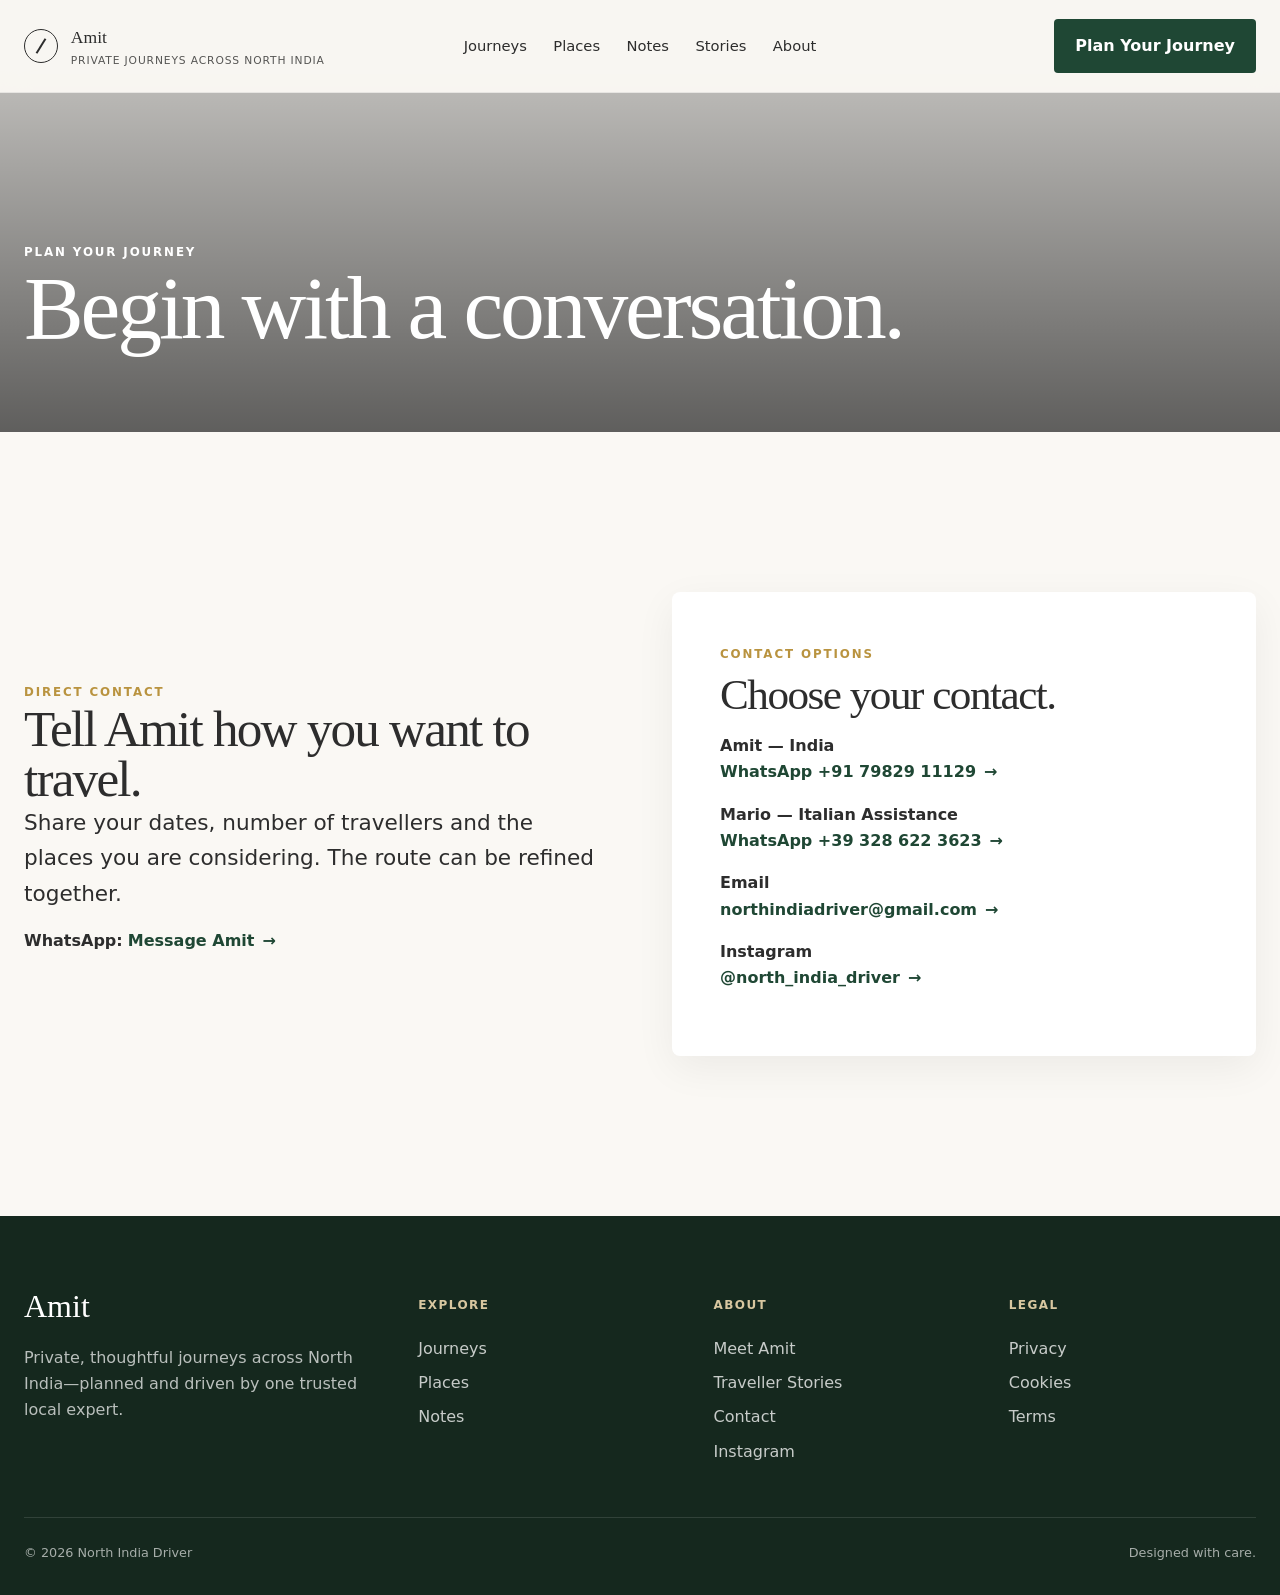
==== contact.html @ 74a157ad "Add files via upload Initial website publication" ====
<!DOCTYPE html>

<html lang="en"><head><meta charset="utf-8"/><meta content="width=device-width,initial-scale=1" name="viewport"/>
<title>Contact North India Driver | Amit Bhati</title><meta content="Contact Amit in India or Mario for assistance in Italian to plan a private journey across North India." name="description"/>
<link href="assets/css/styles.css" rel="stylesheet"/><link href="https://www.northindiadriver.com/contact.html" rel="canonical"/><meta content="website" property="og:type"/><meta content="Contact North India Driver | Amit Bhati" property="og:title"/><meta content="Contact Amit in India or Mario for assistance in Italian to plan a private journey across North India." property="og:description"/><meta content="https://www.northindiadriver.com/contact.html" property="og:url"/><meta content="https://www.northindiadriver.com/assets/images/amit-car.jpg" property="og:image"/></head><body>
<a class="skip-link" href="#main">Skip to content</a>
<header class="site-header inner">
<div class="container nav">
<a aria-label="North India Driver home" class="brand" href="index.html">
<span aria-hidden="true" class="compass"></span>
<span class="brand-copy"><strong>Amit</strong><span>Private Journeys Across North India</span></span>
</a>
<nav aria-label="Primary" class="nav-links">
<a href="journeys.html">Journeys</a><a href="places.html">Places</a><a href="index.html#notes">Notes</a><a href="index.html#stories">Stories</a><a href="index.html#about">About</a>
</nav>
<div class="nav-actions"><a class="btn btn-primary" href="contact.html">Plan Your Journey</a></div>
<button aria-expanded="false" aria-label="Open menu" class="nav-toggle"><span></span><span></span><span></span></button>
</div>
</header>
<div aria-label="Mobile navigation" class="mobile-menu">
<a href="journeys.html">Journeys</a><a href="places.html">Places</a><a href="index.html#notes">Notes</a><a href="index.html#stories">Stories</a><a href="index.html#about">About</a><a href="contact.html">Plan Your Journey</a>
</div>
<main id="main">
<section class="page-hero compact" style="--bg:url('https://images.unsplash.com/photo-1500530855697-b586d89ba3ee?auto=format&amp;fit=crop&amp;w=2200&amp;q=82')"><div class="container"><span class="eyebrow" style="color:#fff">Plan your journey</span><h1 class="display">Begin with a conversation.</h1></div></section>
<section class="section"><div class="container grid-2"><div><span class="eyebrow">Direct contact</span><h2 class="display">Tell Amit how you want to travel.</h2><p class="lead">Share your dates, number of travellers and the places you are considering. The route can be refined together.</p><p><strong>WhatsApp:</strong> <a class="text-link" href="https://wa.me/917982911129" rel="noopener" target="_blank">Message Amit</a></p></div>
<div class="contact-card">
<span class="eyebrow">Contact options</span>
<h3 class="display" style="font-size:2.7rem;margin:.5rem 0 1rem">Choose your contact.</h3>
<p><strong>Amit — India</strong><br/><a class="text-link" href="https://wa.me/917982911129" rel="noopener" target="_blank">WhatsApp +91 79829 11129</a></p>
<p><strong>Mario — Italian Assistance</strong><br/><a class="text-link" href="https://wa.me/393286223623" rel="noopener" target="_blank">WhatsApp +39 328 622 3623</a></p>
<p><strong>Email</strong><br/><a class="text-link" href="mailto:northindiadriver@gmail.com">northindiadriver@gmail.com</a></p>
<p><strong>Instagram</strong><br/><a class="text-link" href="https://www.instagram.com/north_india_driver/" rel="noopener" target="_blank">@north_india_driver</a></p>
</div></div></section>
</main>
<footer class="site-footer">
<div class="container">
<div class="footer-grid">
<div><p class="footer-title">Amit</p><p style="max-width:26rem;color:rgba(255,255,255,.7)">Private, thoughtful journeys across North India—planned and driven by one trusted local expert.</p></div>
<div class="footer-col"><h4>Explore</h4><a href="journeys.html">Journeys</a><a href="places.html">Places</a><a href="index.html#notes">Notes</a></div>
<div class="footer-col"><h4>About</h4><a href="index.html#about">Meet Amit</a><a href="index.html#stories">Traveller Stories</a><a href="contact.html">Contact</a><a aria-label="Instagram north_india_driver" class="v18-instagram-link" href="https://www.instagram.com/north_india_driver/" rel="noopener" target="_blank">Instagram</a></div>
<div class="footer-col"><h4>Legal</h4><a href="privacy.html">Privacy</a><a href="cookies.html">Cookies</a><a href="terms.html">Terms</a></div>
</div>
<div class="footer-bottom"><span>© <span data-year=""></span> North India Driver</span><span>Designed with care.</span></div>
</div>
</footer>
<script src="assets/js/main.js"></script>
</body></html>
---- assets/css/styles.css ----
:root{
  --forest:#1F4734;--forest-2:#173626;--sand:#D8C7A0;--ivory:#FAF8F4;
  --white:#FFFFFF;--charcoal:#2D2D2D;--muted:#6B6B6B;--gold:#B9933F;
  --line:rgba(45,45,45,.14);--shadow:0 12px 40px rgba(0,0,0,.06);
  --radius-s:4px;--radius-m:8px;--container:1280px;
  --space-1:.5rem;--space-2:1rem;--space-3:1.5rem;--space-4:2.5rem;
  --space-5:4rem;--space-6:6rem;--space-7:10rem
}
*{box-sizing:border-box}
html{scroll-behavior:smooth}
body{margin:0;font-family:Inter,ui-sans-serif,system-ui,-apple-system,BlinkMacSystemFont,"Segoe UI",sans-serif;color:var(--charcoal);background:var(--ivory);line-height:1.65;-webkit-font-smoothing:antialiased}
img{display:block;max-width:100%;height:auto}
a{color:inherit;text-decoration:none}
button,input,textarea,select{font:inherit}
button{cursor:pointer}
.skip-link{position:fixed;left:1rem;top:-4rem;z-index:1000;background:#fff;padding:.75rem 1rem;border-radius:4px}
.skip-link:focus{top:1rem}
.container{width:min(calc(100% - 3rem),var(--container));margin-inline:auto}
.eyebrow{text-transform:uppercase;letter-spacing:.16em;font-size:.74rem;font-weight:700;color:var(--gold)}
.display{font-family:Georgia,"Times New Roman",serif;font-weight:500;line-height:.98;letter-spacing:-.035em;margin:0}
h1{font-size:clamp(3.3rem,7vw,6.2rem)}
h2{font-size:clamp(2.5rem,4vw,4.4rem)}
h3{font-size:clamp(1.65rem,2vw,2.3rem)}
p{margin:0 0 1rem}
.lead{font-size:clamp(1.1rem,1.7vw,1.35rem);max-width:42rem}
.muted{color:var(--muted)}
.section{padding:var(--space-7) 0}
.section-sm{padding:var(--space-6) 0}
.surface{background:#fff}
.grid-2{display:grid;grid-template-columns:1fr 1fr;gap:clamp(2rem,5vw,6rem);align-items:center}
.grid-3{display:grid;grid-template-columns:repeat(3,1fr);gap:2rem}
.stack>*+*{margin-top:1.25rem}
.btn{display:inline-flex;align-items:center;justify-content:center;gap:.65rem;min-height:48px;padding:.8rem 1.25rem;border:1px solid transparent;border-radius:var(--radius-s);font-weight:650;transition:180ms ease-out}
.btn-primary{background:var(--forest);color:#fff}.btn-primary:hover{background:var(--forest-2);transform:translateY(-1px)}
.btn-secondary{border-color:rgba(255,255,255,.7);color:#fff;background:rgba(0,0,0,.08)}.btn-secondary:hover{background:rgba(255,255,255,.12)}
.btn-outline{border-color:var(--forest);color:var(--forest);background:transparent}.btn-outline:hover{background:rgba(31,71,52,.06)}
.text-link{font-weight:700;color:var(--forest);display:inline-flex;gap:.5rem;align-items:center}.text-link::after{content:"→";transition:180ms}.text-link:hover::after{transform:translateX(4px)}
.site-header{position:fixed;inset:0 0 auto;z-index:50;color:white;transition:240ms ease-out}
.site-header.scrolled,.site-header.inner{color:var(--charcoal);background:rgba(250,248,244,.96);backdrop-filter:blur(14px);border-bottom:1px solid rgba(45,45,45,.08)}
.nav{min-height:92px;display:grid;grid-template-columns:1fr auto 1fr;align-items:center;gap:2rem}
.brand{display:flex;align-items:center;gap:.8rem}.compass{width:34px;height:34px;border:1px solid currentColor;border-radius:50%;position:relative;display:inline-block}
.compass::before{content:"";position:absolute;left:50%;top:50%;width:2px;height:17px;background:currentColor;transform:translate(-50%,-50%) rotate(32deg)}
.brand-copy strong{display:block;font-family:Georgia,serif;font-size:1.1rem;font-weight:500}.brand-copy span{display:block;font-size:.67rem;letter-spacing:.08em;text-transform:uppercase;opacity:.8}
.nav-links{display:flex;gap:1.65rem;font-size:.92rem}.nav-actions{display:flex;justify-content:flex-end}.nav-toggle{display:none;background:none;border:0;color:inherit;padding:.5rem}.nav-toggle span{display:block;width:24px;height:1px;background:currentColor;margin:5px 0}
.hero{min-height:100svh;position:relative;color:#fff;display:flex;align-items:flex-end;background:linear-gradient(180deg,rgba(0,0,0,.16),rgba(0,0,0,.62)),url("https://images.unsplash.com/photo-1477587458883-47145ed94245?auto=format&fit=crop&w=2200&q=82") center/cover no-repeat}
.hero-content{padding:10rem 0 6rem;max-width:850px}.hero p{font-size:clamp(1.05rem,1.7vw,1.35rem);max-width:39rem;margin:1.5rem 0 2rem}.hero-actions{display:flex;gap:1rem;flex-wrap:wrap}.trust-row{display:flex;gap:1.5rem;flex-wrap:wrap;margin-top:2.5rem;font-size:.88rem;opacity:.9}.trust-row span::before{content:"✓";margin-right:.45rem;color:var(--sand)}
.intro-grid{display:grid;grid-template-columns:1.05fr .95fr;gap:6rem;align-items:start}.pillars{display:grid;grid-template-columns:repeat(3,1fr);gap:2rem;margin-top:4rem}.pillar{border-top:2px solid var(--forest);padding-top:1rem}.pillar h3{font-family:Georgia,serif;font-weight:500;font-size:1.6rem;margin:.2rem 0 .5rem}
.story-image{min-height:650px;background:url("https://images.unsplash.com/photo-1500530855697-b586d89ba3ee?auto=format&fit=crop&w=1400&q=82") center/cover;border-radius:var(--radius-m)}.story-panel{padding:clamp(1rem,4vw,4rem)}.signature{font-family:Georgia,serif;font-size:2rem;font-style:italic;color:var(--forest)}
.journeys-grid{display:grid;grid-template-columns:1.5fr 1fr;grid-template-rows:repeat(3,220px);gap:1rem;margin-top:3rem}.journey-tile{position:relative;overflow:hidden;border-radius:var(--radius-m);color:white;min-height:220px}.journey-tile:first-child{grid-row:1/4}.journey-tile img{width:100%;height:100%;object-fit:cover;transition:400ms ease-out}.journey-tile::after{content:"";position:absolute;inset:0;background:linear-gradient(180deg,transparent,rgba(0,0,0,.68))}.journey-tile:hover img{transform:scale(1.02)}.journey-copy{position:absolute;z-index:2;left:1.5rem;right:1.5rem;bottom:1.4rem}.journey-copy h3{font-family:Georgia,serif;font-weight:500;margin:0;font-size:2rem}.journey-copy p{margin:.35rem 0 0;opacity:.88;font-size:.9rem}
.place-list{display:grid;gap:5rem;margin-top:4rem}.place{display:grid;grid-template-columns:.6fr 1.4fr;gap:3rem;align-items:end}.place:nth-child(even){grid-template-columns:1.4fr .6fr}.place:nth-child(even) .place-copy{order:2}.place-photo{aspect-ratio:16/9;overflow:hidden;border-radius:var(--radius-m)}.place-photo img{width:100%;height:100%;object-fit:cover;transition:400ms}.place:hover img{transform:scale(1.02)}.place-copy h3{font-family:Georgia,serif;font-size:clamp(2.6rem,5vw,5rem);font-weight:500;margin:0}
.quote-section{background:#efe9dc}.quote{max-width:900px;margin:auto;text-align:center}.quote blockquote{font-family:Georgia,serif;font-size:clamp(2.4rem,5vw,4.6rem);line-height:1.04;margin:0 0 2rem}.quote-meta{font-size:.9rem;color:var(--muted)}
.notes-grid{display:grid;grid-template-columns:repeat(2,1fr);gap:2rem;margin-top:3rem}.note-card{background:#fff;border-radius:var(--radius-m);overflow:hidden;box-shadow:var(--shadow)}.note-card img{aspect-ratio:3/2;width:100%;object-fit:cover}.note-body{padding:1.5rem}.note-body h3{font-family:Georgia,serif;font-size:2rem;font-weight:500;margin:.3rem 0 .75rem}.meta{display:flex;gap:1rem;flex-wrap:wrap;font-size:.8rem;color:var(--muted)}
.cta{background:var(--forest);color:white;text-align:center;padding:8rem 0}.cta p{max-width:42rem;margin:1.5rem auto 2rem;color:rgba(255,255,255,.8)}
.site-footer{background:#15281e;color:#fff;padding:4rem 0 2rem}.footer-grid{display:grid;grid-template-columns:1.4fr repeat(3,1fr);gap:3rem}.footer-title{font-family:Georgia,serif;font-size:2rem;margin:0 0 .75rem}.footer-col h4{font-size:.75rem;text-transform:uppercase;letter-spacing:.12em;color:var(--sand)}.footer-col a{display:block;padding:.25rem 0;color:rgba(255,255,255,.76)}.footer-bottom{display:flex;justify-content:space-between;gap:1rem;margin-top:3rem;padding-top:1.5rem;border-top:1px solid rgba(255,255,255,.12);font-size:.8rem;color:rgba(255,255,255,.62)}
.page-hero{min-height:72svh;display:flex;align-items:flex-end;color:#fff;padding:9rem 0 5rem;background:linear-gradient(180deg,rgba(0,0,0,.16),rgba(0,0,0,.62)),var(--bg) center/cover no-repeat}.page-hero.compact{min-height:48svh}.quick-facts{display:grid;grid-template-columns:repeat(4,1fr);gap:1rem;margin-top:-2rem;position:relative;z-index:3}.fact{background:#fff;padding:1.3rem;border-radius:var(--radius-m);box-shadow:var(--shadow)}.fact span{font-size:.74rem;text-transform:uppercase;letter-spacing:.1em;color:var(--muted)}.fact strong{display:block;margin-top:.35rem}
.prose{max-width:760px;margin-inline:auto}.prose p{font-size:1.08rem}.route{border-left:1px solid var(--line);margin-left:.7rem;padding-left:2rem}.route-stop{position:relative;padding-bottom:2rem}.route-stop::before{content:"";position:absolute;left:-2.4rem;top:.45rem;width:.75rem;height:.75rem;background:var(--gold);border-radius:50%;box-shadow:0 0 0 5px var(--ivory)}.route-stop h3{font-family:Georgia,serif;font-weight:500;margin:0}
.form-grid{display:grid;grid-template-columns:1fr 1fr;gap:1rem}.field{display:flex;flex-direction:column;gap:.45rem}.field.full{grid-column:1/-1}label{font-size:.86rem;font-weight:650}input,textarea,select{width:100%;min-height:56px;padding:.8rem 1rem;border:1px solid rgba(45,45,45,.22);border-radius:4px;background:#fff;color:var(--charcoal)}textarea{min-height:150px;resize:vertical}input:focus,textarea:focus,select:focus{outline:3px solid rgba(31,71,52,.18);border-color:var(--forest)}
.contact-card{background:#fff;padding:clamp(1.5rem,4vw,3rem);border-radius:var(--radius-m);box-shadow:var(--shadow)}
.legal{padding-top:10rem}.legal h1{font-size:clamp(2.7rem,6vw,5rem)}.legal h2{font-size:2rem;margin-top:2.5rem}.mobile-menu{display:none}
@media (max-width:980px){.nav{grid-template-columns:1fr auto}.nav-links,.nav-actions{display:none}.nav-toggle{display:block}.mobile-menu{display:none;position:fixed;inset:0;background:var(--ivory);color:var(--charcoal);z-index:45;padding:8rem 2rem 2rem}.mobile-menu.open{display:block}.mobile-menu a{display:block;font-family:Georgia,serif;font-size:2.3rem;padding:.55rem 0}.grid-2,.intro-grid{grid-template-columns:1fr}.pillars,.grid-3{grid-template-columns:1fr}.journeys-grid{grid-template-columns:1fr;grid-template-rows:auto}.journey-tile:first-child{grid-row:auto;min-height:460px}.place,.place:nth-child(even){grid-template-columns:1fr}.place:nth-child(even) .place-copy{order:0}.quick-facts{grid-template-columns:repeat(2,1fr)}.footer-grid{grid-template-columns:1fr 1fr}}
@media (max-width:640px){:root{--space-7:6.5rem;--space-6:4.5rem}.container{width:min(calc(100% - 2rem),var(--container))}.nav{min-height:76px}.brand-copy span{display:none}.hero{min-height:88svh;background-position:60% center}.hero-content{padding-bottom:3rem}.hero-actions{flex-direction:column;align-items:stretch}.btn{width:100%}.trust-row{display:grid;gap:.5rem}.story-image{min-height:470px}.notes-grid{grid-template-columns:1fr}.quick-facts{grid-template-columns:1fr 1fr}.form-grid{grid-template-columns:1fr}.field.full{grid-column:auto}.footer-grid{grid-template-columns:1fr}.footer-bottom{flex-direction:column}.page-hero{min-height:64svh}}
@media (prefers-reduced-motion:reduce){*{scroll-behavior:auto!important;animation:none!important;transition:none!important}}

/* ===== North India Driver v2 additions ===== */
:root{
  --cream:#f4efe6;
  --ink:#183327;
  --moss:#254d38;
  --bronze:#b48a43;
}
.site-header.hero-nav{background:linear-gradient(180deg,rgba(8,21,15,.58),rgba(8,21,15,0));}
.hero-v2{
  min-height:94svh;
  display:flex;
  align-items:center;
  color:#fff;
  position:relative;
  background:
    linear-gradient(90deg,rgba(8,20,15,.78) 0%,rgba(8,20,15,.50) 38%,rgba(8,20,15,.14) 72%,rgba(8,20,15,.05) 100%),
    url("https://images.unsplash.com/photo-1524492412937-b28074a5d7da?auto=format&fit=crop&w=2400&q=92") center 46%/cover no-repeat;
}
.hero-v2::after{
  content:"";
  position:absolute;
  inset:auto 0 0;
  height:180px;
  background:linear-gradient(180deg,transparent,rgba(0,0,0,.22));
}
.hero-v2 .container{position:relative;z-index:2}
.hero-v2-content{padding:10rem 0 7rem;max-width:860px}
.hero-v2 h1{max-width:820px;font-size:clamp(3.5rem,6.2vw,6.8rem);line-height:.95}
.hero-v2 p{max-width:660px;font-size:clamp(1.05rem,1.6vw,1.3rem);color:rgba(255,255,255,.88);margin:1.5rem 0 2rem}
.hero-v2-actions{display:flex;gap:1rem;flex-wrap:wrap}
.whatsapp-btn{background:#fff;color:var(--forest);border-color:#fff}
.whatsapp-btn:hover{background:#efe9dc}
.hero-badges{display:flex;gap:1.25rem;flex-wrap:wrap;margin-top:2rem;font-size:.86rem;color:rgba(255,255,255,.86)}
.hero-badges span{display:flex;gap:.4rem;align-items:center}
.hero-badges span::before{content:"✓";color:#dfc17f}

.service-intro{background:var(--cream)}
.kicker-center{text-align:center}
.service-grid{
  display:grid;
  grid-template-columns:repeat(3,1fr);
  gap:1.5rem;
  margin-top:3rem;
}
.service-card{
  background:white;
  border:1px solid rgba(24,51,39,.10);
  border-radius:18px;
  padding:2rem;
  box-shadow:0 14px 40px rgba(22,45,34,.06);
}
.service-card .num{font-family:Georgia,serif;font-size:2rem;color:var(--bronze)}
.service-card h3{font-family:Georgia,serif;font-weight:500;font-size:1.7rem;margin:.4rem 0 .8rem}
.people-section{background:white}
.people-grid{display:grid;grid-template-columns:1fr 1fr;gap:2rem}
.person-card{border-radius:20px;overflow:hidden;background:var(--cream);display:grid;grid-template-columns:.9fr 1.1fr;min-height:420px}
.person-photo{min-height:420px;background-size:cover;background-position:center}
.person-photo.placeholder-amit{background:linear-gradient(180deg,rgba(0,0,0,.04),rgba(0,0,0,.12)),url("../images/amit-car.jpg") center/cover}
.person-photo.placeholder-mario{background:linear-gradient(180deg,rgba(0,0,0,.03),rgba(0,0,0,.10)),url("../images/mario-india.jpg") center 58%/cover}
.person-copy{padding:2rem;display:flex;flex-direction:column;justify-content:center}
.person-copy h3{font-family:Georgia,serif;font-weight:500;font-size:2.3rem;margin:.2rem 0}
.person-role{font-size:.78rem;letter-spacing:.12em;text-transform:uppercase;color:var(--bronze);font-weight:700}
.person-actions{display:flex;gap:.8rem;flex-wrap:wrap;margin-top:1rem}
.contact-strip{background:var(--forest);color:white}
.contact-strip-grid{display:grid;grid-template-columns:1.3fr 1fr 1fr;gap:1.5rem;align-items:center}
.contact-box{border-left:1px solid rgba(255,255,255,.22);padding-left:1.5rem}
.contact-box strong{display:block;font-family:Georgia,serif;font-size:1.6rem;font-weight:500}
.contact-box a{color:#fff;text-decoration:underline;text-underline-offset:4px}
.email-pending{display:inline-flex;padding:.45rem .7rem;border-radius:999px;background:rgba(255,255,255,.1);font-size:.8rem;margin-top:.6rem}
.itinerary-preview{background:#fff}
.itinerary-grid{display:grid;grid-template-columns:repeat(3,1fr);gap:1.5rem;margin-top:3rem}
.itinerary-card{position:relative;min-height:420px;border-radius:18px;overflow:hidden;color:white}
.itinerary-card img{width:100%;height:100%;object-fit:cover}
.itinerary-card::after{content:"";position:absolute;inset:0;background:linear-gradient(180deg,transparent 30%,rgba(0,0,0,.78))}
.itinerary-info{position:absolute;z-index:2;left:1.4rem;right:1.4rem;bottom:1.3rem}
.itinerary-info h3{font-family:Georgia,serif;font-size:2rem;font-weight:500;margin:0}
.floating-help{
  position:fixed;
  right:1rem;
  bottom:1rem;
  z-index:60;
  display:grid;
  gap:.6rem;
}
.floating-help a{
  display:flex;
  align-items:center;
  gap:.55rem;
  padding:.8rem 1rem;
  border-radius:999px;
  box-shadow:0 10px 28px rgba(0,0,0,.18);
  font-weight:700;
}
.floating-help .india{background:#fff;color:var(--forest)}
.floating-help .italy{background:#2d5d43;color:#fff}
.photo-note{font-size:.8rem;color:var(--muted);font-style:italic;margin-top:.8rem}

@media (max-width:980px){
  .service-grid,.itinerary-grid{grid-template-columns:1fr}
  .people-grid{grid-template-columns:1fr}
  .person-card{grid-template-columns:1fr}
  .contact-strip-grid{grid-template-columns:1fr}
  .contact-box{border-left:0;border-top:1px solid rgba(255,255,255,.22);padding-left:0;padding-top:1rem}
}
@media (max-width:640px){
  .hero-v2 h1{font-size:clamp(3rem,15vw,4.7rem)}
  .hero-v2-actions{flex-direction:column}
  .person-photo{min-height:360px}
  .floating-help a{font-size:.82rem;padding:.7rem .85rem}
}

.real-gallery{background:var(--cream)}
.real-gallery-grid{display:grid;grid-template-columns:repeat(4,1fr);gap:1rem;margin-top:2.5rem}
.real-gallery-grid figure{margin:0;border-radius:16px;overflow:hidden;background:#fff;box-shadow:0 12px 32px rgba(22,45,34,.07)}
.real-gallery-grid img{width:100%;height:330px;object-fit:cover;display:block}
.real-gallery-grid figcaption{padding:.9rem 1rem;font-size:.86rem;color:var(--muted)}
@media(max-width:980px){.real-gallery-grid{grid-template-columns:repeat(2,1fr)}}
@media(max-width:640px){.real-gallery-grid{grid-template-columns:1fr}.real-gallery-grid img{height:360px}}

/* ===== V4 compact team and refined hero ===== */
.hero-v2-content{padding:9rem 0 5rem;max-width:760px}
.hero-v2 h1{font-size:clamp(3.7rem,6vw,6.4rem);line-height:.94;letter-spacing:-.035em}
.hero-v2 p{max-width:590px}
.people-section{padding-top:5rem;padding-bottom:5rem}
.people-section .display{max-width:760px}
.people-grid.compact-team{
  grid-template-columns:1fr 1fr;
  gap:1.25rem;
  margin-top:2.3rem !important;
}
.compact-person{
  display:grid;
  grid-template-columns:155px 1fr;
  min-height:0;
  border:1px solid rgba(24,51,39,.10);
  border-radius:18px;
  overflow:hidden;
  background:#f7f3eb;
  box-shadow:0 10px 30px rgba(22,45,34,.05);
}
.compact-person .person-photo{
  min-height:245px;
  height:100%;
}
.compact-person .person-copy{
  padding:1.45rem 1.55rem;
}
.compact-person .person-copy h3{
  font-size:2rem;
  margin:.15rem 0 .55rem;
}
.compact-person .person-copy p{
  font-size:.93rem;
  line-height:1.55;
  margin:.2rem 0;
}
.compact-person .person-actions{
  margin-top:.85rem;
}
.compact-person .btn{
  padding:.72rem .9rem;
  font-size:.82rem;
}
.compact-person .photo-note{display:none}
.team-intro{
  display:flex;
  align-items:end;
  justify-content:space-between;
  gap:2rem;
}
.team-intro p{max-width:430px;margin:0}
@media(max-width:900px){
  .people-grid.compact-team{grid-template-columns:1fr}
}
@media(max-width:620px){
  .team-intro{display:block}
  .compact-person{grid-template-columns:112px 1fr}
  .compact-person .person-photo{min-height:220px}
  .compact-person .person-copy{padding:1.15rem}
  .compact-person .person-copy h3{font-size:1.65rem}
}

/* ===== V5 — Homepage aligned to the approved mockup ===== */
body.home-v5{background:#f8f6f2;color:#1a2d27}
.v5-header{
  position:absolute;
  top:0; left:0; right:0;
  z-index:50;
  background:rgba(255,255,255,.96);
  border-bottom:1px solid rgba(20,42,34,.08);
}
.v5-nav{
  height:82px;
  display:grid;
  grid-template-columns:auto 1fr auto;
  align-items:center;
  gap:2rem;
}
.v5-brand{
  display:flex;
  align-items:center;
  gap:.85rem;
  color:#17342b;
  text-decoration:none;
}
.v5-brand-mark{
  width:44px;height:52px;
  border:1px solid #bd8d3a;
  border-radius:50% 50% 8px 8px;
  display:grid;place-items:center;
  color:#bd8d3a;
  font-family:Georgia,serif;
  font-size:1.45rem;
}
.v5-brand-copy strong{
  display:block;
  font-family:Georgia,serif;
  font-size:1.48rem;
  letter-spacing:.06em;
  font-weight:500;
  text-transform:uppercase;
}
.v5-brand-copy span{
  display:block;
  margin-top:.15rem;
  color:#b67f2a;
  letter-spacing:.22em;
  font-size:.72rem;
  text-transform:uppercase;
}
.v5-links{
  display:flex;
  justify-content:center;
  gap:2rem;
}
.v5-links a{
  color:#111;
  text-decoration:none;
  font-size:.92rem;
}
.v5-links a.active{color:#b67f2a;border-bottom:1px solid #b67f2a;padding-bottom:.55rem}
.v5-nav-actions{display:flex;align-items:center;gap:1rem}
.v5-lang{font-size:.86rem;color:#1d2d27}
.v5-contact-top{
  display:inline-flex;
  align-items:center;
  gap:.5rem;
  padding:.95rem 1.15rem;
  background:#17392f;
  color:#fff;
  text-decoration:none;
  border-radius:3px;
  font-size:.82rem;
  letter-spacing:.05em;
}
.v5-hero{
  min-height:735px;
  padding-top:82px;
  position:relative;
  display:flex;
  align-items:center;
  background:
    linear-gradient(90deg,rgba(255,248,233,.94) 0%,rgba(255,247,231,.76) 37%,rgba(255,247,231,.10) 63%),
    url("https://images.unsplash.com/photo-1599661046289-e31897846e41?auto=format&fit=crop&w=2400&q=92") center 45%/cover no-repeat;
}
.v5-hero-inner{
  position:relative;
  z-index:2;
  padding:6.7rem 0 9rem;
}
.v5-hero-copy{max-width:630px}
.v5-hero h1{
  margin:0;
  font-family:Georgia,serif;
  font-weight:400;
  font-size:clamp(3.7rem,5.8vw,6rem);
  line-height:.98;
  letter-spacing:-.035em;
  color:#183329;
}
.v5-hero h1 em{
  display:block;
  color:#b4771e;
  font-weight:400;
}
.v5-divider{
  display:flex;align-items:center;gap:.7rem;
  width:335px;
  margin:1.8rem 0 1.35rem;
  color:#b67f2a;
}
.v5-divider::before,.v5-divider::after{content:"";height:1px;background:#b67f2a;flex:1}
.v5-divider span{font-size:.8rem}
.v5-hero p{
  max-width:480px;
  font-size:1.08rem;
  line-height:1.55;
  color:#20372f;
}
.v5-hero-actions{display:flex;gap:1rem;margin-top:1.8rem;flex-wrap:wrap}
.v5-btn-dark,.v5-btn-ghost{
  display:inline-flex;align-items:center;gap:.65rem;
  padding:1rem 1.25rem;
  text-decoration:none;
  border-radius:3px;
  font-size:.82rem;
  letter-spacing:.04em;
}
.v5-btn-dark{background:#17392f;color:#fff}
.v5-btn-ghost{border:1px solid rgba(255,255,255,.78);color:#fff;background:rgba(30,45,38,.18);backdrop-filter:blur(4px)}
.v5-benefits-wrap{
  position:absolute;
  left:0;right:0;bottom:-1px;
  z-index:5;
}
.v5-benefits{
  background:rgba(255,255,255,.96);
  box-shadow:0 8px 30px rgba(20,42,34,.12);
  display:grid;
  grid-template-columns:repeat(4,1fr);
  padding:1.8rem 2.25rem;
}
.v5-benefit{
  display:grid;
  grid-template-columns:42px 1fr;
  gap:1rem;
  padding:0 1.45rem;
  border-right:1px solid rgba(20,42,34,.14);
}
.v5-benefit:first-child{padding-left:0}
.v5-benefit:last-child{border-right:0;padding-right:0}
.v5-icon{
  width:38px;height:38px;border:1px solid #b67f2a;color:#b67f2a;
  display:grid;place-items:center;border-radius:50%;
  font-size:1rem;
}
.v5-benefit h3{font-family:Georgia,serif;font-size:1.15rem;font-weight:500;margin:0 0 .35rem}
.v5-benefit p{font-size:.84rem;line-height:1.45;margin:0;color:#4d5c56}
.v5-itineraries{padding:3.7rem 0 5rem;background:#fbfaf8}
.v5-section-head{display:flex;justify-content:space-between;align-items:end;gap:2rem;margin-bottom:1.35rem}
.v5-section-head h2{font-family:Georgia,serif;font-weight:400;font-size:2.2rem;margin:0}
.v5-section-head p{margin:.35rem 0 0;color:#5f6864;font-size:.9rem}
.v5-view-all{color:#17392f;text-decoration:none;font-size:.78rem;letter-spacing:.08em}
.v5-card-grid{display:grid;grid-template-columns:repeat(3,1fr);gap:1rem}
.v5-card{position:relative;min-height:300px;overflow:hidden;border-radius:4px;color:#fff}
.v5-card img{width:100%;height:100%;object-fit:cover;display:block}
.v5-card::after{content:"";position:absolute;inset:0;background:linear-gradient(180deg,transparent 42%,rgba(0,0,0,.72))}
.v5-card-copy{position:absolute;z-index:2;left:1.25rem;right:1.25rem;bottom:1rem}
.v5-card-copy h3{font-family:Georgia,serif;font-weight:400;font-size:1.55rem;margin:0}
.v5-card-copy span{font-size:.88rem}
.v5-italian-box{
  position:fixed;
  z-index:70;
  right:1rem;
  bottom:1rem;
  width:260px;
  background:#fff;
  border-radius:10px;
  box-shadow:0 16px 40px rgba(0,0,0,.18);
  overflow:hidden;
}
.v5-italian-box h3{
  margin:0;
  padding:.8rem 1rem;
  background:#17392f;
  color:#fff;
  font-size:1rem;
  font-weight:500;
  text-align:center;
}
.v5-italian-row{
  display:flex;justify-content:space-between;align-items:center;
  padding:1rem;
  border-top:1px solid rgba(20,42,34,.1);
}
.v5-italian-row:first-of-type{border-top:0}
.v5-italian-row span{font-size:.78rem;color:#263a32}
.v5-italian-row strong{display:block;font-size:.86rem}
.v5-mini-team{padding:4.5rem 0;background:#f2eee6}
.v5-mini-grid{display:grid;grid-template-columns:1fr 1fr;gap:1rem}
.v5-mini-card{
  background:#fff;
  display:grid;
  grid-template-columns:120px 1fr;
  min-height:180px;
  border-radius:8px;
  overflow:hidden;
  box-shadow:0 8px 24px rgba(20,42,34,.06);
}
.v5-mini-card img{width:100%;height:100%;object-fit:cover}
.v5-mini-copy{padding:1.2rem 1.35rem}
.v5-mini-copy small{color:#b67f2a;text-transform:uppercase;letter-spacing:.11em}
.v5-mini-copy h3{font-family:Georgia,serif;font-size:1.8rem;font-weight:400;margin:.25rem 0 .55rem}
.v5-mini-copy p{font-size:.88rem;line-height:1.5;margin:0 0 .8rem}
.v5-mini-copy a{font-size:.82rem;color:#17392f}
@media(max-width:1050px){
  .v5-links{display:none}
  .v5-nav{grid-template-columns:1fr auto}
  .v5-benefits{grid-template-columns:1fr 1fr;gap:1.2rem}
  .v5-benefit{border-right:0;border-bottom:1px solid rgba(20,42,34,.12);padding:0 0 1rem}
  .v5-benefit:nth-last-child(-n+2){border-bottom:0}
}
@media(max-width:760px){
  .v5-header{position:relative}
  .v5-nav{height:auto;padding:1rem 0}
  .v5-brand-copy strong{font-size:1.05rem}
  .v5-brand-copy span{font-size:.58rem}
  .v5-lang{display:none}
  .v5-contact-top{padding:.75rem .8rem}
  .v5-hero{padding-top:0;min-height:auto;background-position:62% center}
  .v5-hero-inner{padding:5rem 0 14rem}
  .v5-hero-copy{max-width:85%}
  .v5-hero h1{font-size:3.25rem}
  .v5-benefits{grid-template-columns:1fr;padding:1.25rem}
  .v5-benefit{border-bottom:1px solid rgba(20,42,34,.12)!important;padding:0 0 1rem!important}
  .v5-benefit:last-child{border-bottom:0!important}
  .v5-card-grid,.v5-mini-grid{grid-template-columns:1fr}
  .v5-italian-box{width:220px}
}

/* ===== V6 authentic photo edition ===== */
.v6-hero{
  background:
    linear-gradient(90deg,rgba(255,249,237,.96) 0%,rgba(255,247,231,.82) 33%,rgba(255,247,231,.28) 53%,rgba(10,28,21,.05) 75%),
    url("../images/hero-amber-fort.jpg") center 54%/cover no-repeat;
}
.v6-about{padding:6rem 0;background:#f3eee4}
.v6-about-grid{display:grid;grid-template-columns:.82fr 1.18fr;gap:4rem;align-items:center}
.v6-about-image{border-radius:8px;overflow:hidden;box-shadow:0 18px 48px rgba(20,42,34,.14)}
.v6-about-image img{display:block;width:100%;height:610px;object-fit:cover;object-position:center 35%}
.v6-kicker{display:block;color:#b67f2a;text-transform:uppercase;letter-spacing:.14em;font-size:.75rem;margin-bottom:.65rem}
.v6-about-copy h2{font-family:Georgia,serif;font-size:clamp(2.6rem,4vw,4.4rem);line-height:1.02;font-weight:400;margin:0 0 1.4rem;color:#17392f}
.v6-about-copy p{font-size:1rem;line-height:1.7;color:#3c4e47;max-width:720px}
.v6-facts{display:grid;grid-template-columns:1fr 1fr;gap:1rem;margin:2rem 0}
.v6-facts div{padding:1rem 1.05rem;background:rgba(255,255,255,.7);border-left:2px solid #b67f2a}
.v6-facts strong{display:block;font-family:Georgia,serif;font-size:1.1rem;color:#17392f;margin-bottom:.25rem}
.v6-facts span{font-size:.84rem;color:#5a6862;line-height:1.45}
.v6-trust{padding:5rem 0;background:#fbfaf8}
.v6-trust-grid{display:grid;grid-template-columns:repeat(3,1fr);gap:1rem}
.v6-trust-grid img{width:100%;height:380px;object-fit:cover;border-radius:6px;display:block}
.v6-gallery{padding:5.5rem 0;background:#fff}
.v6-mosaic{display:grid;grid-template-columns:repeat(4,1fr);grid-auto-rows:250px;gap:.8rem}
.v6-mosaic figure{position:relative;margin:0;overflow:hidden;border-radius:5px;background:#ddd}
.v6-mosaic figure.wide{grid-column:span 2}
.v6-mosaic img{width:100%;height:100%;object-fit:cover;display:block;transition:transform .45s ease}
.v6-mosaic figure:hover img{transform:scale(1.035)}
.v6-mosaic figcaption{position:absolute;left:0;right:0;bottom:0;padding:2.4rem 1rem .85rem;color:#fff;background:linear-gradient(transparent,rgba(0,0,0,.7));font-family:Georgia,serif;font-size:1.05rem}
@media(max-width:980px){
  .v6-about-grid{grid-template-columns:1fr;gap:2.2rem}
  .v6-about-image img{height:520px}
  .v6-trust-grid{grid-template-columns:1fr 1fr}
  .v6-mosaic{grid-template-columns:repeat(2,1fr)}
}
@media(max-width:640px){
  .v6-hero{background-position:62% center}
  .v6-about{padding:4rem 0}
  .v6-about-image img{height:420px}
  .v6-facts{grid-template-columns:1fr}
  .v6-trust-grid{grid-template-columns:1fr}
  .v6-trust-grid img{height:420px}
  .v6-mosaic{grid-template-columns:1fr;grid-auto-rows:360px}
  .v6-mosaic figure.wide{grid-column:span 1}
}

/* ===== V7 requested visual refinements ===== */
.v6-hero{
  background:
    linear-gradient(90deg,rgba(255,249,237,.98) 0%,rgba(255,247,231,.90) 32%,rgba(255,247,231,.42) 51%,rgba(255,247,231,.05) 74%),
    url("../images/hero-approved-reference.jpg") right center/cover no-repeat;
}

/* ===== V8 hero: user's Rajasthan architecture photo ===== */
.v6-hero{
  background:
    linear-gradient(90deg,rgba(255,249,237,.98) 0%,rgba(255,247,231,.91) 31%,rgba(255,247,231,.48) 50%,rgba(255,247,231,.10) 72%),
    url("../images/amber-palace-front.jpg") center 43%/cover no-repeat;
}

/* Denser, fully-filled gallery layout */
.v6-mosaic{
  grid-template-columns:repeat(4,1fr);
  grid-auto-flow:dense;
  grid-auto-rows:230px;
}
.v6-mosaic figure:nth-child(1),
.v6-mosaic figure:nth-child(5),
.v6-mosaic figure:nth-child(9),
.v6-mosaic figure:nth-child(13){
  grid-column:span 2;
}
.v6-mosaic figure:nth-child(2),
.v6-mosaic figure:nth-child(6),
.v6-mosaic figure:nth-child(10){
  grid-row:span 2;
}
@media(max-width:980px){
  .v6-mosaic{grid-template-columns:repeat(2,1fr);grid-auto-rows:250px}
  .v6-mosaic figure,
  .v6-mosaic figure.wide,
  .v6-mosaic figure:nth-child(n){grid-column:span 1;grid-row:span 1}
}
@media(max-width:640px){
  .v6-mosaic{grid-template-columns:1fr;grid-auto-rows:360px}
}

/* ===== V9 hero: Life along the Ganges ===== */
.v6-hero{
  background:
    linear-gradient(90deg,rgba(255,249,237,.97) 0%,rgba(255,247,231,.88) 31%,rgba(255,247,231,.40) 50%,rgba(255,247,231,.08) 72%),
    url("../images/varanasi-monks-river.jpg") center 42%/cover no-repeat;
}


/* ===== V10 Premium Hero refinement ===== */
.v6-hero{
  background:
    radial-gradient(circle at 23% 34%,
      rgba(250,246,236,.52) 0%,
      rgba(250,246,236,.28) 20%,
      rgba(250,246,236,.08) 36%,
      rgba(250,246,236,0) 52%),
    linear-gradient(90deg,
      rgba(20,20,20,.10) 0%,
      rgba(20,20,20,0) 18%),
    url("../images/varanasi-monks-river.jpg") center 46%/88% auto no-repeat;
}

.v6-hero h1,
.v6-hero p{
  text-shadow:0 3px 16px rgba(0,0,0,.22);
}


/* ===== V11 readability refinements ===== */
.hero-badge,
.v6-hero .eyebrow{
    display:inline-block;
    background:rgba(248,244,235,.92);
    color:#234534;
    padding:.45rem .9rem;
    border-radius:999px;
    font-weight:700;
    box-shadow:0 8px 20px rgba(0,0,0,.12);
}

.v6-hero h1,
.v6-hero p{
    text-shadow:0 4px 18px rgba(0,0,0,.45);
}
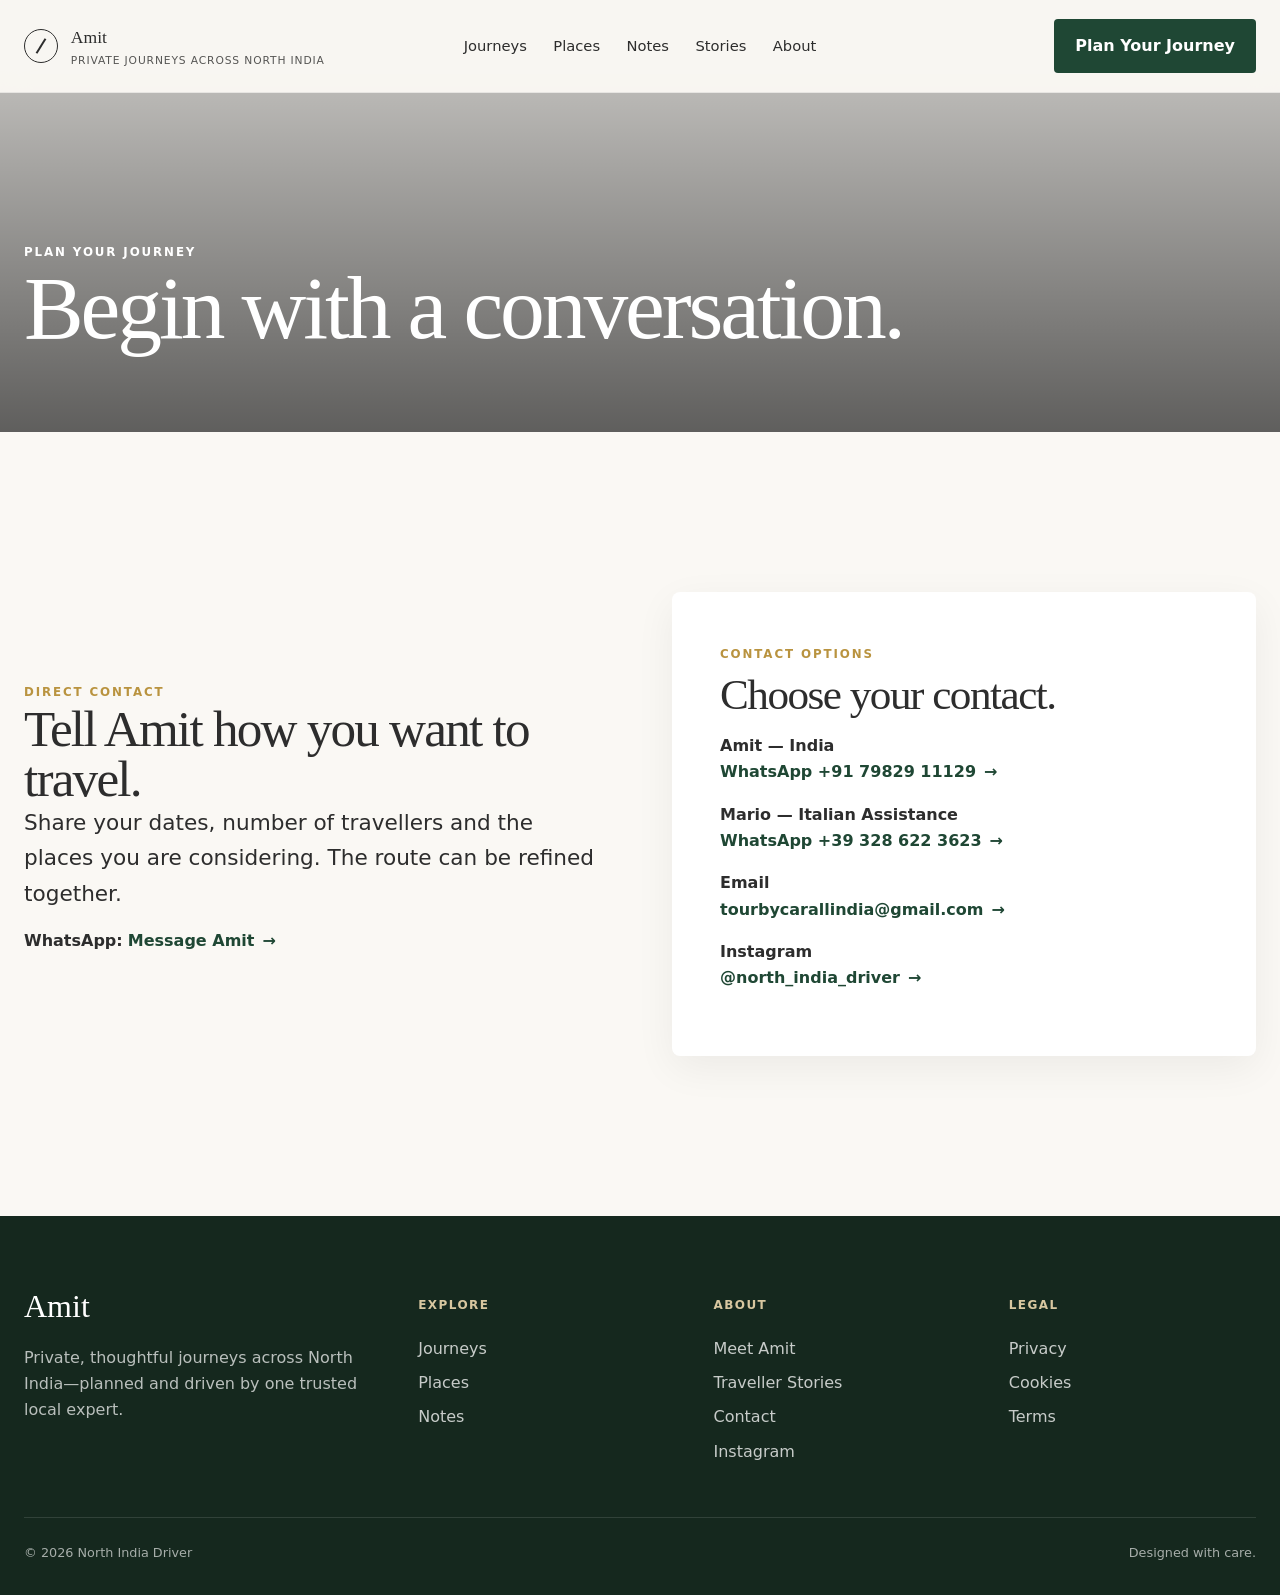
==== commit b79b5723: "Update contact.html" ====
--- a/contact.html
+++ b/contact.html
@@ -28,7 +28,7 @@
 <h3 class="display" style="font-size:2.7rem;margin:.5rem 0 1rem">Choose your contact.</h3>
 <p><strong>Amit — India</strong><br/><a class="text-link" href="https://wa.me/917982911129" rel="noopener" target="_blank">WhatsApp +91 79829 11129</a></p>
 <p><strong>Mario — Italian Assistance</strong><br/><a class="text-link" href="https://wa.me/393286223623" rel="noopener" target="_blank">WhatsApp +39 328 622 3623</a></p>
-<p><strong>Email</strong><br/><a class="text-link" href="mailto:northindiadriver@gmail.com">northindiadriver@gmail.com</a></p>
+<p><strong>Email</strong><br/><a class="text-link" href="mailto:tourbycarallindia@gmail.com">tourbycarallindia@gmail.com</a></p>
 <p><strong>Instagram</strong><br/><a class="text-link" href="https://www.instagram.com/north_india_driver/" rel="noopener" target="_blank">@north_india_driver</a></p>
 </div></div></section>
 </main>
@@ -44,4 +44,4 @@
 </div>
 </footer>
 <script src="assets/js/main.js"></script>
-</body></html>+</body></html>
